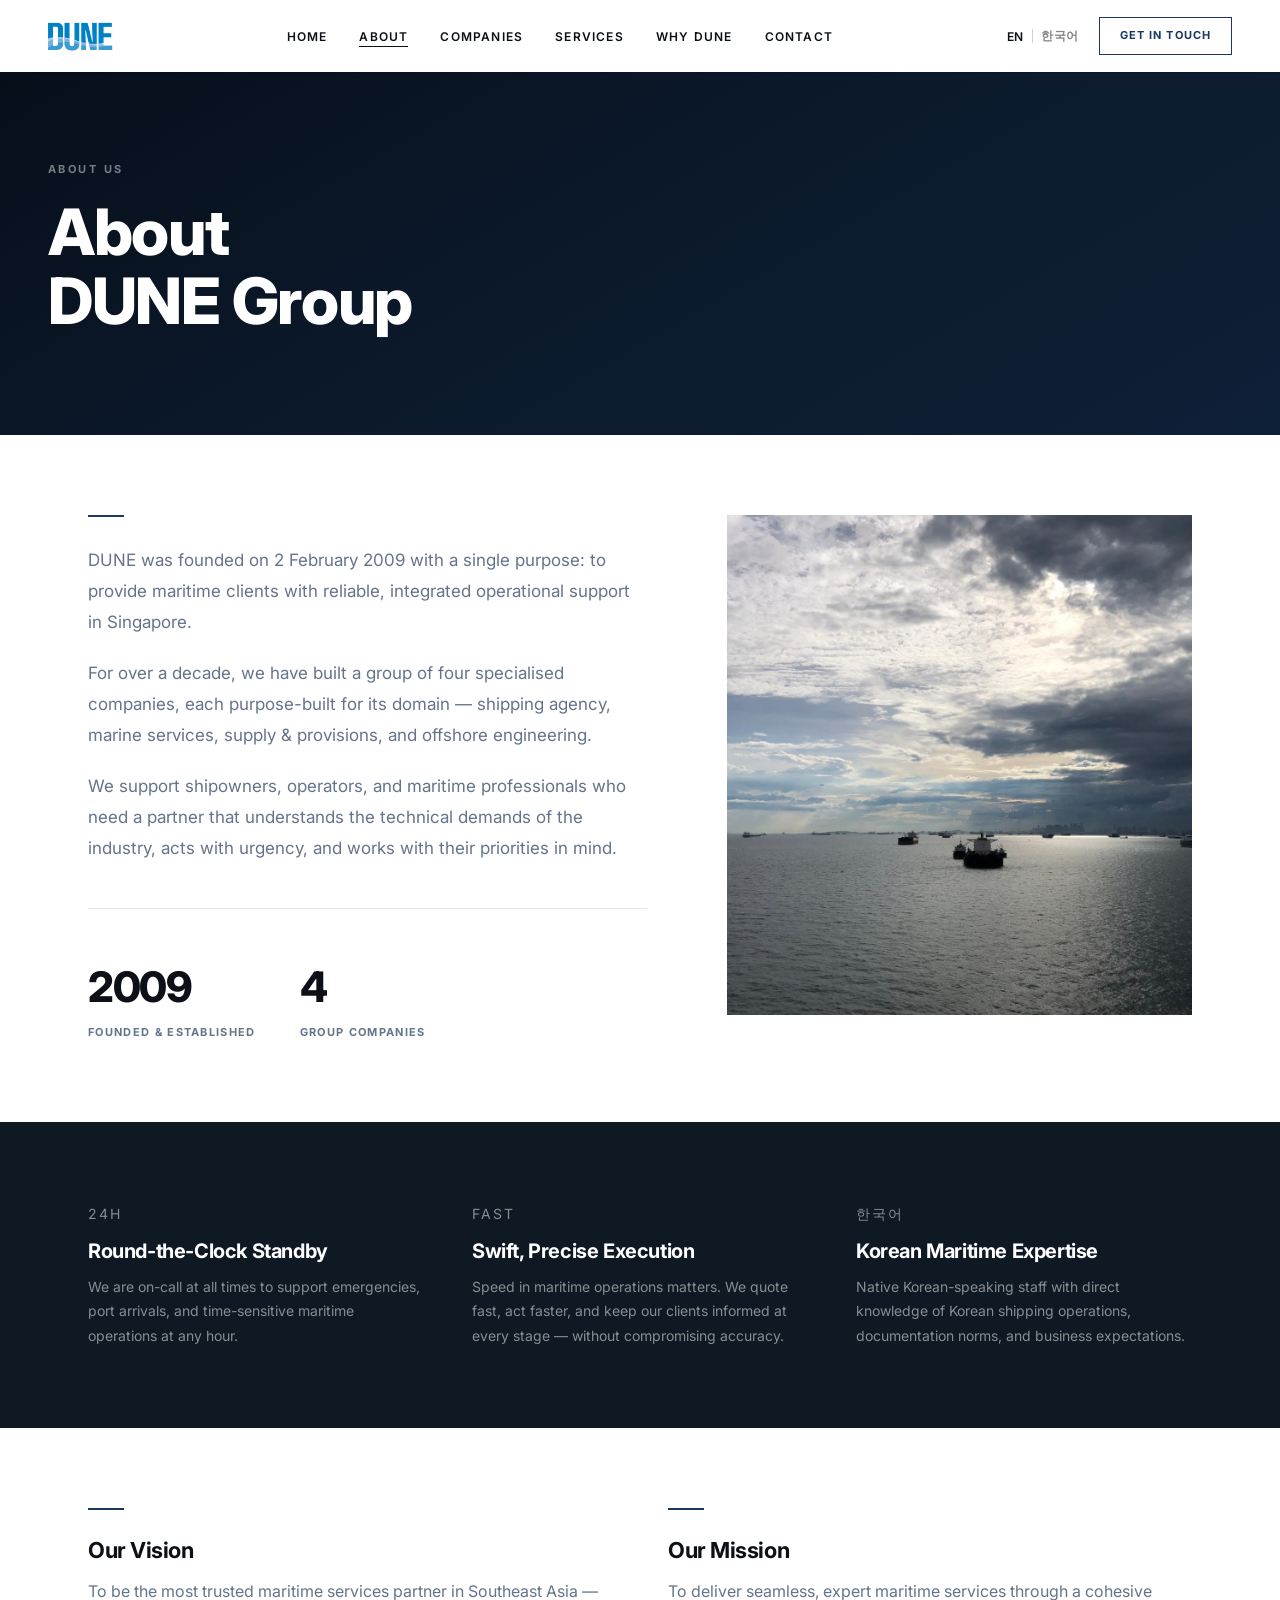
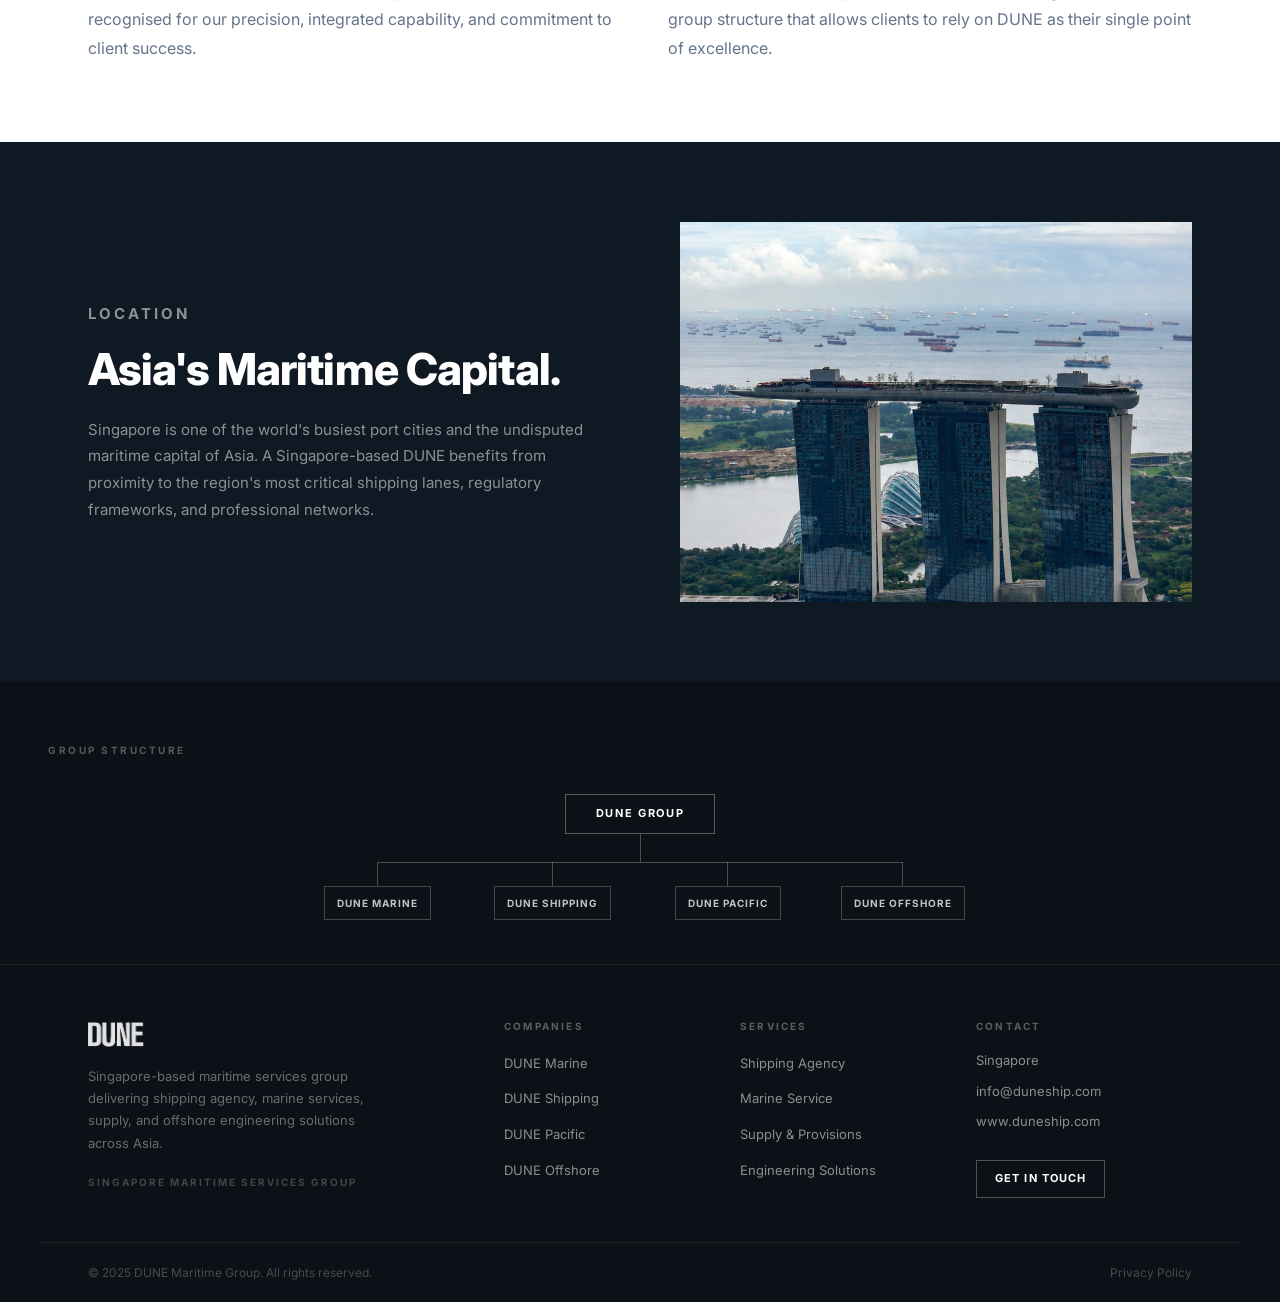
==== about.html @ 640ba7fe "Initial commit: DUNE Maritime Group website" ====
<!DOCTYPE html>
<html lang="en">
<head>
  <meta charset="UTF-8" />
  <meta name="viewport" content="width=device-width, initial-scale=1.0" />
  <title>About — DUNE Maritime Group</title>
  <meta name="description" content="Founded in 2009, DUNE Maritime Group is Singapore's trusted maritime services group with four specialised subsidiaries serving Korean and international clients." />
  <link rel="preconnect" href="https://fonts.googleapis.com" />
  <link rel="preconnect" href="https://fonts.gstatic.com" crossorigin />
  <link href="https://fonts.googleapis.com/css2?family=Inter:wght@300;400;500;600;700;800&display=swap" rel="stylesheet" />
  <link rel="stylesheet" href="css/style.css" />
  <link rel="icon" type="image/png" href="Logo/DUNE Favicon.png" />
</head>
<body class="page-about">

<!-- ============ NAVBAR ============ -->
<nav class="navbar solid" id="navbar">
  <a href="index.html" class="nav-logo">
    <img src="Logo/DUNE Logo.png" alt="DUNE Maritime Group" />
  </a>
  <ul class="nav-links">
    <li><a href="index.html"     class="nav-link" data-en="HOME"      data-ko="홈">HOME</a></li>
    <li><a href="about.html"     class="nav-link" data-en="ABOUT"     data-ko="소개">ABOUT</a></li>
    <li><a href="companies.html" class="nav-link" data-en="COMPANIES" data-ko="계열사">COMPANIES</a></li>
    <li><a href="services.html"  class="nav-link" data-en="SERVICES"  data-ko="서비스">SERVICES</a></li>
    <li><a href="why-dune.html"  class="nav-link" data-en="WHY DUNE"  data-ko="왜 DUNE인가">WHY DUNE</a></li>
    <li><a href="contact.html"   class="nav-link" data-en="CONTACT"   data-ko="문의">CONTACT</a></li>
  </ul>
  <div class="nav-right">
    <div class="lang-toggle">
      <button class="lang-btn" data-lang="en">EN</button>
      <span class="lang-divider"></span>
      <button class="lang-btn" data-lang="ko">한국어</button>
    </div>
    <a href="contact.html" class="nav-cta" data-en="GET IN TOUCH" data-ko="문의하기">GET IN TOUCH</a>
  </div>
  <button class="hamburger" aria-label="Open menu"><span></span><span></span><span></span></button>
</nav>
<div class="nav-mobile-overlay">
  <button class="mob-close-btn">&#x2715;</button>
  <a href="index.html"     class="nav-link" data-en="HOME"      data-ko="홈">HOME</a>
  <a href="about.html"     class="nav-link" data-en="ABOUT"     data-ko="소개">ABOUT</a>
  <a href="companies.html" class="nav-link" data-en="COMPANIES" data-ko="계열사">COMPANIES</a>
  <a href="services.html"  class="nav-link" data-en="SERVICES"  data-ko="서비스">SERVICES</a>
  <a href="why-dune.html"  class="nav-link" data-en="WHY DUNE"  data-ko="왜 DUNE인가">WHY DUNE</a>
  <a href="contact.html"   class="nav-link" data-en="CONTACT"   data-ko="문의">CONTACT</a>
  <div class="mob-lang">
    <button class="mob-lang-btn" data-lang="en">EN</button>
    <span class="mob-lang-div"></span>
    <button class="mob-lang-btn" data-lang="ko">한국어</button>
  </div>
</div>

<!-- ============ PAGE HERO ============ -->
<section class="page-hero">
  <p class="eyebrow" data-en="ABOUT US" data-ko="소개">ABOUT US</p>
  <h1 data-en="About<br>DUNE Group" data-ko="DUNE<br>그룹 소개">About<br>DUNE Group</h1>
</section>

<!-- ============ INTRO ============ -->
<section class="about-intro">
  <div class="about-text fade-up">
    <div class="divider"></div>
    <p data-en="DUNE was founded on 2 February 2009 with a single purpose: to provide maritime clients with reliable, integrated operational support in Singapore." data-ko="DUNE은 2009년 2월 2일, 싱가포르의 해운 고객에게 신뢰할 수 있는 통합 운영 지원을 제공하기 위해 설립되었습니다.">DUNE was founded in Singapore on 2 February 2009 with a single purpose: to provide maritime clients with reliable, integrated operational support across Southeast Asia.</p>
    <p data-en="For over a decade, we have built a group of four specialised companies, each purpose-built for its domain — shipping agency, marine services, supply &amp; provisions, and offshore engineering." data-ko="지난 10여 년 동안 저희는 선박 대리점, 해양 서비스, 선용품 공급, 해양 엔지니어링 등 각 분야에 특화된 네 개의 전문 계열사를 구축해 왔습니다.">For over a decade, we have built a group of four specialised companies, each purpose-built for its domain — shipping agency, marine services, supply &amp; provisions, and offshore engineering.</p>
    <p data-en="We support shipowners, operators, and maritime professionals who need a partner that understands the technical demands of the industry, acts with urgency, and works with their priorities in mind." data-ko="저희는 선주, 선박 운항사 및 해운·해양 전문가들이 요구하는 기술적 기준과 운영상의 니즈를 깊이 이해하고, 신속하고 책임감 있게 대응하는 해운·해양 서비스 파트너입니다.
특히 싱가포르 현지의 항만 환경과 비즈니스 문화에 대한 이해를 바탕으로, 한국 고객을 포함한 국제 해운 고객에게 보다 원활하고 신뢰도 높은 서비스를 제공합니다.">We support shipowners, operators, and maritime professionals who need a partner that understands the technical demands of the industry, acts with urgency, and works with their priorities in mind.</p>
    <div class="about-stats">
      <div>
        <div class="about-stat-num">2009</div>
        <div class="about-stat-lbl" data-en="FOUNDED &amp; ESTABLISHED" data-ko="설립 연도">FOUNDED &amp; ESTABLISHED</div>
      </div>
      <div>
        <div class="about-stat-num">4</div>
        <div class="about-stat-lbl" data-en="GROUP COMPANIES" data-ko="그룹 계열사">GROUP COMPANIES</div>
      </div>
    </div>
  </div>
  <div class="about-side-img fade-up">
    <img src="Photos/DUNE About 1.jpeg" alt="Singapore Harbour" />
</section>

<!-- ============ DARK FEATURES ============ -->
<section class="about-feats">
  <div class="about-feats-inner">
    <div class="about-feat fade-up">
      <p class="about-feat-num">24H</p>
      <h4 data-en="Round-the-Clock Standby" data-ko="24시간 대기">Round-the-Clock Standby</h4>
      <p data-en="We are on-call at all times to support emergencies, port arrivals, and time-sensitive maritime operations at any hour." data-ko="저희는 언제든지 비상 상황, 입항, 시간이 촉박한 해운 운영을 지원하기 위해 대기 중입니다.">We are on-call at all times to support emergencies, port arrivals, and time-sensitive maritime operations at any hour.</p>
    </div>
    <div class="about-feat fade-up">
      <p class="about-feat-num" data-en="FAST" data-ko="신속">FAST</p>
      <h4 data-en="Swift, Precise Execution" data-ko="신속하고 정밀한 실행">Swift, Precise Execution</h4>
      <p data-en="Speed in maritime operations matters. We quote fast, act faster, and keep our clients informed at every stage — without compromising accuracy." data-ko="해운 업무에서 속도는 중요합니다. 저희는 빠르게 견적을 제시하고, 더 빠르게 행동하며, 정확성을 잃지 않고 모든 단계에서 고객에게 정보를 제공합니다.">Speed in maritime operations matters. We quote fast, act faster, and keep our clients informed at every stage — without compromising accuracy.</p>
    </div>
    <div class="about-feat fade-up">
      <p class="about-feat-num">한국어</p>
      <h4 data-en="Korean Maritime Expertise" data-ko="한국 해운 전문성">Korean Maritime Expertise</h4>
      <p data-en="Native Korean-speaking staff with direct knowledge of Korean shipping operations, documentation norms, and business expectations." data-ko="한국 해운 운영, 서류 기준, 비즈니스 관행에 대한 직접적인 지식을 갖춘 원어민 한국어 직원을 보유하고 있습니다.">Native Korean-speaking staff with direct knowledge of Korean shipping operations, documentation norms, and business expectations.</p>
    </div>
  </div>
</section>

<!-- ============ VISION & MISSION ============ -->
<section class="vm-section">
  <div class="vm-item fade-up">
    <div class="divider"></div>
    <h3 data-en="Our Vision" data-ko="우리의 비전">Our Vision</h3>
    <p data-en="To be the most trusted maritime services partner in Southeast Asia — recognised for our precision, integrated capability, and commitment to client success." data-ko="동남아시아에서 가장 신뢰받는 해운 서비스 파트너가 되는 것 — 정밀함, 통합 역량, 그리고 고객 성공에 대한 헌신으로 인정받겠습니다.">To be the most trusted maritime services partner in Southeast Asia — recognised for our precision, integrated capability, and commitment to client success.</p>
  </div>
  <div class="vm-item fade-up">
    <div class="divider"></div>
    <h3 data-en="Our Mission" data-ko="우리의 미션">Our Mission</h3>
    <p data-en="To deliver seamless, expert maritime services through a cohesive group structure that allows clients to rely on DUNE as their single point of excellence." data-ko="일관된 그룹 체계를 통해 원활하고 전문적인 해운 서비스를 제공하여, 고객이 DUNE을 단일 우수 파트너로 신뢰할 수 있게 합니다.">To deliver seamless, expert maritime services through a cohesive group structure that allows clients to rely on DUNE as their single point of excellence.</p>
  </div>
</section>

<!-- ============ ASIA CAPITAL ============ -->
<section class="asia-cap">
  <div class="asia-cap-inner">
    <div class="asia-cap-text fade-up">
      <p class="section-label section-label-white" data-en="LOCATION" data-ko="위치">LOCATION</p>
      <h2 data-en="Asia's Maritime Capital." data-ko="아시아의 해운 수도.">Asia's Maritime Capital.</h2>
      <p data-en="Singapore is one of the world's busiest port cities and the undisputed maritime capital of Asia. A Singapore-based DUNE benefits from proximity to the region's most critical shipping lanes, regulatory frameworks, and professional networks." data-ko="싱가포르는 세계에서 가장 바쁜 항구 도시 중 하나이자 아시아의 명실상부한 해운 수도입니다. 싱가포르에 기반을 둔 DUNE은 지역의 가장 중요한 해상 항로, 규제 체계, 전문 네트워크에 가까이 있는 이점을 누립니다.">Singapore is one of the world's busiest port cities and the undisputed maritime capital of Asia. A Singapore-based DUNE benefits from proximity to the region's most critical shipping lanes, regulatory frameworks, and professional networks.</p>
    </div>
    <div class="asia-cap-img fade-up">
      <img src="Photos/Singapore Harbour.jpg" alt="Singapore Harbour" />
    </div>
  </div>
</section>

<!-- ============ FOOTER ============ -->
<footer>
  <div class="footer-org">
    <div class="footer-org-wrap">
      <p class="org-label" data-en="GROUP STRUCTURE" data-ko="그룹 구조">GROUP STRUCTURE</p>
      <div class="org-chart">
        <div class="org-top">DUNE GROUP</div>
        <div class="org-vline"></div>
        <div class="org-bottom-row">
          <div class="org-branch"><div class="org-branch-vline"></div><div class="org-node">DUNE MARINE</div></div>
          <div class="org-branch"><div class="org-branch-vline"></div><div class="org-node">DUNE SHIPPING</div></div>
          <div class="org-branch"><div class="org-branch-vline"></div><div class="org-node">DUNE PACIFIC</div></div>
          <div class="org-branch"><div class="org-branch-vline"></div><div class="org-node">DUNE OFFSHORE</div></div>
        </div>
      </div>
    </div>
  </div>
  <div class="footer-main">
    <div>
      <img src="Logo/DUNE Logo.png" alt="DUNE" class="footer-logo-img" />
      <p class="footer-desc" data-en="Singapore-based maritime services group delivering shipping agency, marine services, supply, and offshore engineering solutions across Asia." data-ko="싱가포르 기반 해운 서비스 그룹으로 아시아 전역에 선박 대리점, 해양 서비스, 공급, 해양 엔지니어링 솔루션을 제공합니다.">Singapore-based maritime services group delivering shipping agency, marine services, supply, and offshore engineering solutions across Asia.</p>
      <span class="footer-tag" data-en="SINGAPORE MARITIME SERVICES GROUP" data-ko="싱가포르 해운 서비스 그룹">SINGAPORE MARITIME SERVICES GROUP</span>
    </div>
    <div class="footer-col">
      <h5 data-en="COMPANIES" data-ko="계열사">COMPANIES</h5>
      <ul>
        <li><a href="dune-marine.html">DUNE Marine</a></li>
        <li><a href="dune-shipping.html">DUNE Shipping</a></li>
        <li><a href="dune-pacific.html">DUNE Pacific</a></li>
        <li><a href="dune-offshore.html">DUNE Offshore</a></li>
      </ul>
    </div>
    <div class="footer-col">
      <h5 data-en="SERVICES" data-ko="서비스">SERVICES</h5>
      <ul>
        <li><a href="services.html" data-en="Shipping Agency"       data-ko="해운 대리점">Shipping Agency</a></li>
        <li><a href="services.html" data-en="Marine Service"        data-ko="해양 서비스">Marine Service</a></li>
        <li><a href="services.html" data-en="Supply &amp; Provisions" data-ko="선용품 공급">Supply &amp; Provisions</a></li>
        <li><a href="services.html" data-en="Engineering Solutions" data-ko="엔지니어링 솔루션">Engineering Solutions</a></li>
      </ul>
    </div>
    <div class="footer-col">
      <h5 data-en="CONTACT" data-ko="연락처">CONTACT</h5>
      <span class="footer-contact-line">Singapore</span>
      <a href="mailto:info@duneship.com" class="footer-contact-line">info@duneship.com</a>
      <a href="https://www.duneship.com" class="footer-contact-line" target="_blank" rel="noopener">www.duneship.com</a>
      <a href="contact.html" class="footer-cta" data-en="GET IN TOUCH" data-ko="문의하기">GET IN TOUCH</a>
    </div>
  </div>
  <div class="footer-bottom">
    <p data-en="&copy; 2025 DUNE Maritime Group. All rights reserved." data-ko="&copy; 2025 DUNE 해운 그룹. 모든 권리 보유.">&copy; 2025 DUNE Maritime Group. All rights reserved.</p>
    <a href="#" data-en="Privacy Policy" data-ko="개인정보처리방침">Privacy Policy</a>
  </div>
</footer>

<script src="js/main.js"></script>
</body>
</html>
---- css/style.css ----
/* ============================================================
   DUNE Maritime Group — Global Stylesheet
   ============================================================ */

/* ---- Reset ---- */
*, *::before, *::after { box-sizing: border-box; margin: 0; padding: 0; }
html { scroll-behavior: smooth; }
body {
  font-family: 'Inter', -apple-system, BlinkMacSystemFont, 'Segoe UI', sans-serif;
  font-size: 16px; line-height: 1.6;
  color: #111827; background: #fff;
  -webkit-font-smoothing: antialiased;
  overflow-x: hidden;
}
img { max-width: 100%; height: auto; display: block; }
a { text-decoration: none; color: inherit; }
ul { list-style: none; }
h1,h2,h3,h4,h5,h6 { font-weight: 700; line-height: 1.12; letter-spacing: -0.02em; }

/* ---- CSS Variables ---- */
:root {
  --dark:      #0d1117;
  --dark2:     #0f1923;
  --dark3:     #1a2535;
  --darkcard:  #1e2d3d;
  --blue:      #1a3864;
  --bluehov:   #1d4280;
  --teal:      #081a2a;
  --light:     #f5f2ec;
  --light2:    #edeae3;
  --white:     #ffffff;
  --gray:      #64748b;
  --graylt:    #94a3b8;
  --border:    #e2e8f0;
  --trans:     0.3s ease;
  --max:       1200px;
}

/* ============================================================
   LOADING SCREEN
   ============================================================ */
#loading-screen {
  position: fixed; inset: 0;
  background: var(--dark);
  display: flex; align-items: center; justify-content: center;
  z-index: 9999;
  transition: opacity 0.6s ease, visibility 0.6s ease;
}
#loading-screen.hidden { opacity: 0; visibility: hidden; pointer-events: none; }
#loading-screen .load-logo { animation: loadpulse 1.6s ease-in-out infinite; }
#loading-screen img { width: 160px; filter: brightness(0) invert(1); }
@keyframes loadpulse {
  0%,100% { opacity: .65; transform: scale(1); }
  50%      { opacity: 1;   transform: scale(1.06); }
}

/* ============================================================
   NAVIGATION
   ============================================================ */
.navbar {
  position: fixed; top: 0; left: 0; right: 0; z-index: 1000;
  display: flex; align-items: center; justify-content: space-between;
  padding: 0 48px; height: 72px;
  transition: background var(--trans), box-shadow var(--trans);
}
.navbar.transparent { background: transparent; }
.navbar.solid       { background: var(--white); box-shadow: 0 1px 0 rgba(0,0,0,.08); }

/* Logo */
.nav-logo img { height: 30px; width: auto; transition: filter var(--trans); }
.navbar.transparent .nav-logo img { filter: brightness(0) invert(1); }
.navbar.solid       .nav-logo img { filter: none; }

/* Links */
.nav-links { display: flex; align-items: center; gap: 32px; }
.nav-link {
  font-size: 12px; font-weight: 600; letter-spacing: .1em; text-transform: uppercase;
  position: relative; padding-bottom: 3px;
  transition: color var(--trans);
}
.nav-link::after {
  content: ''; position: absolute; bottom: 0; left: 0; right: 0;
  height: 1.5px; background: currentColor;
  transform: scaleX(0); transition: transform var(--trans); transform-origin: left;
}
.nav-link:hover::after, .nav-link.active::after { transform: scaleX(1); }
.navbar.transparent .nav-link { color: rgba(255,255,255,.82); }
.navbar.solid       .nav-link { color: var(--dark); }

/* Right side */
.nav-right { display: flex; align-items: center; gap: 20px; }
.lang-toggle { display: flex; align-items: center; gap: 8px; }
.lang-btn {
  background: none; border: none; cursor: pointer;
  font-family: inherit; font-size: 12px; font-weight: 600; letter-spacing: .05em;
  opacity: .5; transition: opacity var(--trans);
}
.lang-btn.active { opacity: 1; }
.navbar.transparent .lang-btn { color: var(--white); }
.navbar.solid       .lang-btn { color: var(--dark); }
.lang-divider { width: 1px; height: 14px; }
.navbar.transparent .lang-divider { background: rgba(255,255,255,.3); }
.navbar.solid       .lang-divider { background: rgba(0,0,0,.18); }

.nav-cta {
  font-size: 11px; font-weight: 700; letter-spacing: .1em; text-transform: uppercase;
  padding: 9px 20px; border: 1.5px solid; transition: all var(--trans); white-space: nowrap;
}
.navbar.transparent .nav-cta { border-color: rgba(255,255,255,.5); color: var(--white); }
.navbar.solid       .nav-cta { border-color: var(--blue); color: var(--blue); }
.nav-cta:hover { background: var(--blue) !important; border-color: var(--blue) !important; color: var(--white) !important; }

/* Hamburger */
.hamburger { display: none; flex-direction: column; gap: 5px; background: none; border: none; cursor: pointer; padding: 4px; }
.hamburger span { display: block; width: 24px; height: 2px; background: currentColor; transition: all var(--trans); }
.navbar.transparent .hamburger { color: var(--white); }
.navbar.solid       .hamburger { color: var(--dark); }

/* Mobile overlay */
.nav-mobile-overlay {
  display: none; position: fixed; inset: 0; background: var(--dark); z-index: 999;
  flex-direction: column; align-items: center; justify-content: center; gap: 28px;
}
.nav-mobile-overlay.open { display: flex; }
.nav-mobile-overlay .nav-link { font-size: 24px; color: var(--white); letter-spacing: .05em; }
.nav-mobile-overlay .nav-link::after { bottom: -2px; }
.mob-close-btn { position: absolute; top: 24px; right: 28px; background: none; border: none; color: var(--white); font-size: 28px; cursor: pointer; line-height: 1; }
.mob-lang { display: flex; align-items: center; gap: 10px; margin-top: 8px; }
.mob-lang-btn { background: none; border: none; color: var(--white); font-family: inherit; font-size: 14px; font-weight: 600; cursor: pointer; opacity: .5; transition: opacity var(--trans); }
.mob-lang-btn.active { opacity: 1; }
.mob-lang-div { width: 1px; height: 16px; background: rgba(255,255,255,.3); }

/* ============================================================
   BUTTONS
   ============================================================ */
.btn {
  display: inline-flex; align-items: center; gap: 8px;
  font-family: inherit; font-size: 12px; font-weight: 700; letter-spacing: .1em; text-transform: uppercase;
  padding: 14px 28px; border: none; cursor: pointer; transition: all var(--trans);
}
.btn-primary { background: var(--blue); color: var(--white); }
.btn-primary:hover { background: var(--bluehov); transform: translateY(-1px); }
.btn-outline-white { background: transparent; color: var(--white); border: 1.5px solid rgba(255,255,255,.45); }
.btn-outline-white:hover { background: rgba(255,255,255,.12); border-color: var(--white); }
.btn-outline-dark { background: transparent; color: var(--dark); border: 1.5px solid var(--dark); }
.btn-outline-dark:hover { background: var(--dark); color: var(--white); }

/* ============================================================
   HERO — HOME
   ============================================================ */
.hero {
  position: relative; min-height: 100vh;
  display: flex; flex-direction: column; justify-content: center;
  /* ↓ Replace with your own photo: background-image: url('../your-photo.jpg'); */
  background: linear-gradient(150deg, #060d18 0%, #0b1829 45%, #0e2038 100%);
  background-size: cover; background-position: center;
  overflow: hidden;
}
.hero-video {
  position: absolute; inset: 0;
  width: 100%; height: 100%;
  object-fit: cover;
  z-index: 0;
}
.hero-overlay {
  position: absolute; inset: 0; z-index: 1;
  background: linear-gradient(100deg, rgba(6,13,24,.78) 0%, rgba(6,13,24,.35) 100%);
}
.hero-content {
  position: relative; z-index: 2; isolation: isolate;
  max-width: var(--max); margin: 0 auto; padding: 130px 48px 80px; width: 100%;
}
.hero-eyebrow {
  font-size: 11px; font-weight: 700; letter-spacing: .22em; text-transform: uppercase;
  color: rgba(255,255,255,.55); margin-bottom: 22px;
}
.hero h1 {
  font-size: clamp(40px, 6vw, 74px); font-weight: 800; color: var(--white);
  line-height: 1.06; margin-bottom: 18px; max-width: 680px;
}
.hero-tagline {
  font-size: 16px; font-style: italic; color: rgba(255,255,255,.6);
  margin-bottom: 18px; letter-spacing: .02em;
}
.hero-desc {
  font-size: 17px; color: rgba(255,255,255,.65); max-width: 500px;
  line-height: 1.75; margin-bottom: 40px;
}
.hero-actions { display: flex; gap: 14px; flex-wrap: wrap; }

/* ============================================================
   TICKER BAR
   ============================================================ */
.ticker-bar { background: var(--dark3); padding: 10px 0; overflow: hidden; }
.ticker-track {
  display: flex; white-space: nowrap;
  animation: ticker 28s linear infinite;
}
.ticker-track span {
  font-size: 11px; font-weight: 700; letter-spacing: .16em; text-transform: uppercase;
  color: rgba(255,255,255,.45); padding: 0 32px;
}
.ticker-track span + span::before { content: '/  '; color: rgba(255,255,255,.2); margin-right: 24px; }
@keyframes ticker { 0% { transform: translateX(0); } 100% { transform: translateX(-50%); } }

/* ============================================================
   PAGE HERO (non-home pages)
   ============================================================ */
.page-hero {
  position: relative;
  padding: 160px 48px 80px;
  /* ↓ Replace with your own photo */
  background: linear-gradient(150deg, #060d18 0%, #0b1829 45%, #0e2038 100%);
  background-size: cover; background-position: center;
  overflow: hidden;
}
.page-hero .eyebrow {
  font-size: 11px; font-weight: 700; letter-spacing: .22em; text-transform: uppercase;
  color: rgba(255,255,255,.45); margin-bottom: 18px;
}
.page-hero h1 {
  font-size: clamp(36px, 5vw, 64px); font-weight: 800; color: var(--white);
  line-height: 1.08; margin-bottom: 20px; max-width: 700px;
}
.page-hero p { font-size: 17px; color: rgba(255,255,255,.6); max-width: 540px; line-height: 1.75; }

/* ============================================================
   SECTION HELPERS
   ============================================================ */
.wrap { max-width: var(--max); margin: 0 auto; padding: 0 48px; }
.section-label {
  font-size: 11px; font-weight: 700; letter-spacing: .2em; text-transform: uppercase;
  color: var(--gray); margin-bottom: 18px;
}
.section-label-white { color: rgba(255,255,255,.45); }
.divider { width: 36px; height: 2px; background: var(--blue); margin-bottom: 28px; }

/* ============================================================
   HOME — SINGAPORE SECTION
   ============================================================ */
.sg-section { background: var(--white); padding: 100px 0; }
.sg-inner {
  max-width: var(--max); margin: 0 auto; padding: 0 48px;
  display: grid; grid-template-columns: 1fr 1fr; gap: 80px; align-items: center;
}
.sg-text h2 {
  font-size: clamp(26px, 3.5vw, 44px); font-weight: 800; color: var(--dark);
  margin-bottom: 24px;
}
.sg-text p { font-size: 16px; color: var(--gray); line-height: 1.8; margin-bottom: 16px; }
.link-arrow {
  display: inline-flex; align-items: center; gap: 8px;
  font-size: 13px; font-weight: 700; letter-spacing: .08em; text-transform: uppercase;
  color: var(--blue); margin-top: 12px; transition: gap var(--trans);
}
.link-arrow:hover { gap: 14px; }
.sg-image {
  height: 460px; background: var(--dark3); overflow: hidden;
  /* ↓ Replace with: background-image: url('../your-office-photo.jpg'); */
  background: linear-gradient(135deg, #1a2535 0%, #243040 100%);
}
.sg-image img { width: 100%; height: 100%; object-fit: cover; }

/* ============================================================
   HOME — FOUR COMPANIES
   ============================================================ */
.companies-sec { background: var(--dark2); padding: 100px 0; }
.companies-inner { max-width: var(--max); margin: 0 auto; padding: 0 48px; }
.companies-hdr {
  display: grid; grid-template-columns: 1fr 1fr; gap: 60px;
  align-items: end; margin-bottom: 56px;
}
.companies-hdr h2 { font-size: clamp(26px, 3.5vw, 44px); font-weight: 800; color: var(--white); }
.companies-hdr p { font-size: 16px; color: rgba(255,255,255,.52); line-height: 1.72; }
.co-grid { display: grid; grid-template-columns: repeat(4,1fr); gap: 3px; }
.co-card {
  position: relative; min-height: 300px;
  display: flex; flex-direction: column;
  padding: 36px 28px;
  background: var(--darkcard);
  /* Each card background can be replaced with a photo */
  overflow: hidden; cursor: pointer;
  transition: transform var(--trans);
}
.co-card::after {
  content: ''; position: absolute; inset: 0;
  background: linear-gradient(to bottom, rgba(10,20,35,.55) 0%, rgba(10,20,35,.92) 100%);
  transition: background var(--trans);
}
.co-card:hover::after { background: linear-gradient(to bottom, rgba(26,56,100,.6) 0%, rgba(26,56,100,.92) 100%); }
.co-card-img { position: absolute; inset: 0; width: 100%; height: 100%; object-fit: cover; }
.co-card-body { position: relative; z-index: 1; display: flex; flex-direction: column; height: 100%; }
.co-card-num { font-size: 11px; font-weight: 700; letter-spacing: .15em; color: rgba(255,255,255,.38); margin-bottom: auto; }
.co-card h3 { font-size: 22px; font-weight: 700; color: var(--white); margin-bottom: 6px; margin-top: 32px; }
.co-card-type { font-size: 11px; font-weight: 600; letter-spacing: .12em; text-transform: uppercase; color: rgba(255,255,255,.48); margin-bottom: 22px; }
.learn-more {
  font-size: 11px; font-weight: 700; letter-spacing: .1em; text-transform: uppercase;
  color: rgba(255,255,255,.65); display: inline-flex; align-items: center; gap: 6px;
  transition: all var(--trans);
}
.learn-more:hover { color: var(--white); gap: 10px; }

/* ============================================================
   HOME — BUILT FOR MODERN OPERATOR
   ============================================================ */
.modern-sec { background: var(--light); padding: 100px 0; }
.modern-inner { max-width: var(--max); margin: 0 auto; padding: 0 48px; }
.modern-inner > h2 { font-size: clamp(26px, 3.5vw, 44px); font-weight: 800; color: var(--dark); margin-bottom: 60px; }
.feat-grid { display: grid; grid-template-columns: repeat(4,1fr); gap: 44px; }
.feat-item .feat-num { font-size: 11px; font-weight: 700; letter-spacing: .15em; color: var(--graylt); margin-bottom: 18px; }
.feat-item h4 { font-size: 16px; font-weight: 700; color: var(--dark); margin-bottom: 10px; }
.feat-item p { font-size: 14px; color: var(--gray); line-height: 1.75; }

/* ============================================================
   HOME — KOREAN TRUST SECTION
   ============================================================ */
.korean-sec { background: var(--teal); padding: 100px 0; overflow: hidden; position: relative; }
.korean-wm {
  position: absolute; right: -10px; top: 50%; transform: translateY(-50%);
  font-size: 260px; font-weight: 900; color: rgba(255,255,255,.028);
  letter-spacing: -.05em; pointer-events: none; line-height: 1; user-select: none;
}
.korean-inner {
  max-width: var(--max); margin: 0 auto; padding: 0 48px;
  display: grid; grid-template-columns: 1fr 1fr; gap: 80px; align-items: center;
}
.korean-text h2 { font-size: clamp(20px, 2.8vw, 34px); font-weight: 800; color: var(--white); line-height: 1.28; margin-bottom: 10px; }
.korean-text .en-sub { font-size: 14px; color: rgba(255,255,255,.45); margin-bottom: 22px; font-weight: 500; }
.korean-text p { font-size: 15px; color: rgba(255,255,255,.58); line-height: 1.78; margin-bottom: 28px; }
.korean-logo { height: 26px; filter: brightness(0) invert(1); opacity: .65; }
.partners-col h4 { font-size: 11px; font-weight: 700; letter-spacing: .18em; text-transform: uppercase; color: rgba(255,255,255,.35); margin-bottom: 24px; }
.partners-logos { display: grid; grid-template-columns: repeat(3,1fr); gap: 14px; }
.partner-box {
  background: rgba(255,255,255,.12); height: 110px;
  display: flex; align-items: center; justify-content: center; padding: 18px;
  transition: background var(--trans);
}
.partner-box:hover { background: rgba(255,255,255,.22); }
.partner-box img { max-height: 70px; max-width: 100%; object-fit: contain; filter: none; opacity: 1; }

/* ============================================================
   HOME — CTA
   ============================================================ */
.cta-sec { background: var(--white); padding: 100px 48px; text-align: center; }
.cta-sec h2 { font-size: clamp(26px, 3.5vw, 48px); font-weight: 800; color: var(--dark); margin-bottom: 36px; }
.cta-actions { display: flex; gap: 14px; justify-content: center; flex-wrap: wrap; }

/* ============================================================
   FOOTER
   ============================================================ */
footer { background: var(--dark); color: var(--white); }

/* Org chart */
.footer-org { padding: 60px 48px 44px; border-bottom: 1px solid rgba(255,255,255,.07); }
.footer-org-wrap { max-width: var(--max); margin: 0 auto; }
.org-label {
  font-size: 10px; font-weight: 700; letter-spacing: .25em; text-transform: uppercase;
  color: rgba(255,255,255,.3); margin-bottom: 36px;
}
.org-chart { display: flex; flex-direction: column; align-items: center; }
.org-top {
  border: 1px solid rgba(255,255,255,.3); padding: 10px 30px;
  font-size: 11px; font-weight: 700; letter-spacing: .15em; text-transform: uppercase; color: var(--white);
}
.org-vline { width: 1px; height: 28px; background: rgba(255,255,255,.25); }
.org-bottom-row {
  display: grid; grid-template-columns: repeat(4,1fr); gap: 0;
  width: 100%; max-width: 700px; position: relative;
}
/* The horizontal connecting bar */
.org-bottom-row::before {
  content: ''; position: absolute; top: 0;
  left: 12.5%; right: 12.5%;
  height: 1px; background: rgba(255,255,255,.25);
}
.org-branch { display: flex; flex-direction: column; align-items: center; }
.org-branch-vline { width: 1px; height: 24px; background: rgba(255,255,255,.25); }
.org-node {
  border: 1px solid rgba(255,255,255,.22); padding: 8px 12px;
  font-size: 10px; font-weight: 700; letter-spacing: .1em; text-transform: uppercase;
  color: rgba(255,255,255,.75); text-align: center;
}

/* Footer columns */
.footer-main {
  max-width: var(--max); margin: 0 auto; padding: 56px 48px 44px;
  display: grid; grid-template-columns: 2fr 1fr 1fr 1.2fr; gap: 56px;
}
.footer-logo-img { height: 26px; filter: brightness(0) invert(1); opacity: .88; margin-bottom: 18px; }
.footer-desc { font-size: 13px; color: rgba(255,255,255,.38); line-height: 1.72; max-width: 280px; margin-bottom: 14px; }
.footer-tag { font-size: 10px; font-weight: 700; letter-spacing: .2em; text-transform: uppercase; color: rgba(255,255,255,.22); }
.footer-col h5 {
  font-size: 10px; font-weight: 700; letter-spacing: .22em; text-transform: uppercase;
  color: rgba(255,255,255,.32); margin-bottom: 18px;
}
.footer-col ul li { margin-bottom: 10px; }
.footer-col ul li a { font-size: 13px; color: rgba(255,255,255,.52); transition: color var(--trans); }
.footer-col ul li a:hover { color: var(--white); }
.footer-contact-line { font-size: 13px; color: rgba(255,255,255,.52); margin-bottom: 10px; display: block; transition: color var(--trans); }
.footer-contact-line:hover { color: var(--white); }
.footer-cta {
  display: inline-block; margin-top: 18px;
  font-size: 11px; font-weight: 700; letter-spacing: .1em; text-transform: uppercase;
  padding: 9px 18px; border: 1px solid rgba(255,255,255,.28); color: var(--white);
  transition: all var(--trans);
}
.footer-cta:hover { background: var(--white); color: var(--dark); }
.footer-bottom {
  border-top: 1px solid rgba(255,255,255,.07); padding: 20px 48px;
  max-width: var(--max); margin: 0 auto;
  display: flex; justify-content: space-between; align-items: center;
}
.footer-bottom p, .footer-bottom a { font-size: 12px; color: rgba(255,255,255,.24); transition: color var(--trans); }
.footer-bottom a:hover { color: rgba(255,255,255,.55); }

/* ============================================================
   ABOUT PAGE
   ============================================================ */
.about-intro {
  max-width: var(--max); margin: 0 auto; padding: 80px 48px;
  display: grid; grid-template-columns: 1.2fr 1fr; gap: 80px; align-items: start;
}
.about-text p { font-size: 17px; color: var(--gray); line-height: 1.82; margin-bottom: 20px; }
.about-stats { display: flex; gap: 44px; margin-top: 44px; padding-top: 44px; border-top: 1px solid var(--border); }
.about-stat-num { font-size: 42px; font-weight: 800; color: var(--dark); letter-spacing: -.03em; margin-bottom: 4px; }
.about-stat-lbl { font-size: 11px; font-weight: 700; letter-spacing: .12em; text-transform: uppercase; color: var(--gray); }
.about-side-img {
  height: 500px; overflow: hidden;
  background: linear-gradient(135deg, #1a2535 0%, #243040 100%);
  /* ↓ Replace: background-image: url('../your-singapore-city-photo.jpg'); */
}
.about-side-img img { width: 100%; height: 100%; object-fit: cover; }

/* About dark features */
.about-feats { background: var(--dark2); padding: 80px 0; }
.about-feats-inner {
  max-width: var(--max); margin: 0 auto; padding: 0 48px;
  display: grid; grid-template-columns: repeat(3,1fr); gap: 48px;
}
.about-feat-num { font-size: 11px; letter-spacing: .15em; color: rgba(255,255,255,.3); margin-bottom: 14px; }
.about-feat h4 { font-size: 20px; font-weight: 700; color: var(--white); margin-bottom: 12px; }
.about-feat p { font-size: 14px; color: rgba(255,255,255,.5); line-height: 1.75; }

/* Vision / Mission */
.vm-section { max-width: var(--max); margin: 0 auto; padding: 80px 48px; display: grid; grid-template-columns: 1fr 1fr; gap: 56px; }
.vm-item h3 { font-size: 22px; font-weight: 700; color: var(--dark); margin-bottom: 14px; }
.vm-item p { font-size: 16px; color: var(--gray); line-height: 1.78; }

/* Asia capital */
.asia-cap { background: var(--dark2); padding: 80px 0; }
.asia-cap-inner {
  max-width: var(--max); margin: 0 auto; padding: 0 48px;
  display: grid; grid-template-columns: 1fr 1fr; gap: 80px; align-items: center;
}
.asia-cap-text h2 { font-size: clamp(26px, 3.5vw, 44px); font-weight: 800; color: var(--white); margin-bottom: 22px; }
.asia-cap-text p { font-size: 15px; color: rgba(255,255,255,.52); line-height: 1.78; }
.asia-cap-img {
  height: 380px; overflow: hidden;
  background: linear-gradient(135deg, #1a2535 0%, #243040 100%);
  /* ↓ Replace: background-image: url('../your-singapore-harbour-photo.jpg'); */
}
.asia-cap-img img { width: 100%; height: 100%; object-fit: cover; }

/* ============================================================
   COMPANIES PAGE
   ============================================================ */
.co-detail-sec { padding: 90px 0; }
.co-detail-sec.bg-light { background: var(--light); }
.co-detail-row {
  max-width: var(--max); margin: 0 auto; padding: 0 48px;
  display: grid; grid-template-columns: 1fr 1fr; gap: 80px; align-items: center;
}
.co-detail-row.flipped { direction: rtl; }
.co-detail-row.flipped > * { direction: ltr; }
.co-detail-label { font-size: 11px; font-weight: 700; letter-spacing: .18em; text-transform: uppercase; color: var(--gray); margin-bottom: 10px; }
.co-detail-row h2 { font-size: clamp(24px, 3vw, 38px); font-weight: 800; color: var(--dark); margin-bottom: 18px; }
.co-detail-row > .co-detail-col > p { font-size: 16px; color: var(--gray); line-height: 1.78; margin-bottom: 22px; }
.bullet-list { margin-bottom: 28px; }
.bullet-list li {
  font-size: 14px; color: var(--gray); padding: 7px 0 7px 18px;
  position: relative; border-bottom: 1px solid var(--light2);
}
.bullet-list li:first-child { border-top: 1px solid var(--light2); }
.bullet-list li::before { content: '—'; position: absolute; left: 0; color: var(--blue); font-weight: 700; }
.co-img-placeholder {
  height: 440px; overflow: hidden;
  background: linear-gradient(135deg, #1a2535 0%, #243040 100%);
  /* ↓ Replace with your own photo */
}
.co-img-placeholder img { width: 100%; height: 100%; object-fit: cover; }

/* ============================================================
   SERVICES PAGE
   ============================================================ */
.services-wrap { max-width: var(--max); margin: 0 auto; padding: 60px 48px 80px; }
.svc-group { border-bottom: 1px solid var(--border); padding: 52px 0; }
.svc-group:last-child { border-bottom: none; }
.svc-group-hdr { display: flex; align-items: flex-start; gap: 22px; margin-bottom: 30px; }
.svc-icon {
  width: 42px; height: 42px; flex-shrink: 0;
  border: 1px solid var(--border); display: flex; align-items: center; justify-content: center;
  color: var(--blue); font-size: 20px;
}
.svc-title .svc-type { font-size: 11px; font-weight: 700; letter-spacing: .15em; text-transform: uppercase; color: var(--gray); margin-bottom: 5px; }
.svc-title h3 { font-size: 24px; font-weight: 700; color: var(--dark); }
.svc-cols {
  display: grid; grid-template-columns: repeat(3,1fr); gap: 0 24px; padding-left: 64px;
}
.svc-cols li {
  font-size: 14px; color: var(--gray); padding: 8px 0 8px 16px;
  position: relative; border-bottom: 1px solid var(--light2);
}
.svc-cols li::before { content: '•'; position: absolute; left: 0; color: var(--blue); }

/* ============================================================
   WHY DUNE PAGE
   ============================================================ */
.why-grid {
  max-width: var(--max); margin: 0 auto; padding: 80px 48px;
  display: grid; grid-template-columns: repeat(3,1fr);
  border-left: 1px solid var(--border); border-top: 1px solid var(--border);
}
.why-item {
  padding: 48px 40px;
  border-right: 1px solid var(--border); border-bottom: 1px solid var(--border);
  transition: background var(--trans);
}
.why-item:hover { background: var(--light); }
.why-icon {
  width: 36px; height: 36px; border: 1px solid var(--border);
  display: flex; align-items: center; justify-content: center;
  color: var(--blue); font-size: 16px; margin-bottom: 20px;
}
.why-item h3 { font-size: 18px; font-weight: 700; color: var(--dark); margin-bottom: 12px; }
.why-item p { font-size: 14px; color: var(--gray); line-height: 1.78; }

/* ============================================================
   CONTACT PAGE
   ============================================================ */
.contact-body {
  max-width: var(--max); margin: 0 auto; padding: 80px 48px;
  display: grid; grid-template-columns: 1.4fr 1fr; gap: 80px;
}
.form-section-label {
  font-size: 10px; font-weight: 700; letter-spacing: .2em; text-transform: uppercase;
  color: var(--gray); display: block; margin-bottom: 14px;
}
.co-selector { display: grid; grid-template-columns: 1fr 1fr; gap: 8px; margin-bottom: 28px; }
.co-sel-item { position: relative; }
.co-sel-item input { position: absolute; opacity: 0; pointer-events: none; }
.co-sel-item label {
  display: flex; align-items: center; justify-content: center; padding: 12px;
  border: 1px solid var(--border); font-size: 13px; font-weight: 500; color: var(--gray);
  cursor: pointer; transition: all var(--trans); text-align: center;
}
.co-sel-item input:checked + label { border-color: var(--blue); background: var(--blue); color: var(--white); }
.co-sel-item label:hover { border-color: var(--blue); color: var(--blue); }
.form-row { display: grid; grid-template-columns: 1fr 1fr; gap: 14px; margin-bottom: 22px; }
.form-field { display: flex; flex-direction: column; margin-bottom: 22px; }
.form-field input, .form-field textarea {
  border: none; border-bottom: 1px solid var(--border);
  padding: 10px 0; font-family: inherit; font-size: 15px; color: var(--dark);
  background: transparent; outline: none; transition: border-color var(--trans);
}
.form-field input:focus, .form-field textarea:focus { border-color: var(--blue); }
.form-field textarea { min-height: 110px; resize: vertical; }
.info-block { margin-bottom: 40px; }
.info-block h4 { font-size: 10px; font-weight: 700; letter-spacing: .2em; text-transform: uppercase; color: var(--gray); margin-bottom: 18px; }
.clocks { display: grid; grid-template-columns: 1fr 1fr; gap: 16px; margin-bottom: 32px; }
.clock-box { background: var(--light); padding: 20px; text-align: center; }
.clock-city { font-size: 10px; font-weight: 700; letter-spacing: .14em; text-transform: uppercase; color: var(--graylt); margin-bottom: 8px; }
.clock-time { font-size: 28px; font-weight: 300; color: var(--dark); font-variant-numeric: tabular-nums; letter-spacing: .02em; }
.contact-line { display: flex; align-items: flex-start; gap: 10px; font-size: 14px; color: var(--gray); margin-bottom: 10px; line-height: 1.5; }
.contact-line a { color: var(--gray); transition: color var(--trans); }
.contact-line a:hover { color: var(--dark); }

/* ============================================================
   INDIVIDUAL COMPANY PAGES
   ============================================================ */
.company-hero {
  position: relative; display: flex; flex-direction: column; justify-content: flex-end;
  min-height: 55vh; padding: 160px 48px 72px;
  background: linear-gradient(150deg, #060d18 0%, #0b1829 45%, #0e2038 100%);
  background-size: cover; background-position: center;
  overflow: hidden;
}
.back-link {
  position: absolute; top: 96px; left: 48px;
  font-size: 12px; font-weight: 600; letter-spacing: .05em;
  color: rgba(255,255,255,.48); display: inline-flex; align-items: center; gap: 6px;
  transition: color var(--trans);
}
.back-link:hover { color: var(--white); }
.company-hero h1 { font-size: clamp(36px, 5vw, 64px); font-weight: 800; color: var(--white); line-height: 1.08; }
.company-body {
  max-width: var(--max); margin: 0 auto; padding: 80px 48px;
  display: grid; grid-template-columns: 1fr 1fr; gap: 80px;
}
.co-divider { width: 36px; height: 2px; background: var(--blue); margin-bottom: 26px; }
.company-body .intro-para { font-size: 17px; color: var(--gray); line-height: 1.82; margin-bottom: 32px; }
.core-label { font-size: 10px; font-weight: 700; letter-spacing: .2em; text-transform: uppercase; color: var(--gray); margin-bottom: 14px; }
.core-list { margin-bottom: 36px; }
.core-list li {
  font-size: 15px; color: var(--dark); padding: 10px 0 10px 20px;
  border-bottom: 1px solid var(--border); position: relative;
  display: flex; align-items: center;
}
.core-list li::before { content: '—'; position: absolute; left: 0; color: var(--blue); font-weight: 700; }
.info-card { border: 1px solid var(--border); padding: 28px; margin-bottom: 24px; }
.info-card h4 { font-size: 15px; font-weight: 700; color: var(--dark); margin-bottom: 3px; }
.info-card .co-type { font-size: 11px; font-weight: 600; letter-spacing: .12em; text-transform: uppercase; color: var(--gray); margin-bottom: 18px; }
.info-detail { display: flex; align-items: flex-start; gap: 10px; font-size: 13px; color: var(--gray); margin-bottom: 9px; line-height: 1.5; }
.info-detail a { color: var(--gray); transition: color var(--trans); }
.info-detail a:hover { color: var(--dark); }
.co-photo-stack { display: flex; flex-direction: column; gap: 18px; }
.co-photo {
  height: 280px; overflow: hidden;
  background: linear-gradient(135deg, #1a2535 0%, #243040 100%);
  /* ↓ Replace with your own photo */
}
.co-photo img { width: 100%; height: 100%; object-fit: cover; }
.co-map {
  height: 260px; overflow: hidden;
  background: linear-gradient(135deg, #1e2d3d 0%, #253545 100%);
  /* ↓ Replace with a map screenshot or embed */
}
.co-map img { width: 100%; height: 100%; object-fit: cover; }
.other-cos { background: var(--light); padding: 56px 48px; }
.other-cos-inner { max-width: var(--max); margin: 0 auto; }
.other-cos h4 { font-size: 10px; font-weight: 700; letter-spacing: .2em; text-transform: uppercase; color: var(--gray); margin-bottom: 22px; }
.other-co-links { display: flex; gap: 10px; flex-wrap: wrap; }
.other-co-link {
  display: inline-flex; align-items: center; gap: 7px; padding: 10px 20px;
  border: 1px solid var(--border); font-size: 13px; font-weight: 600; color: var(--dark);
  transition: all var(--trans);
}
.other-co-link:hover { background: var(--blue); border-color: var(--blue); color: var(--white); }

/* ============================================================
   ANIMATIONS
   ============================================================ */
.fade-up { opacity: 0; transform: translateY(22px); transition: opacity .6s ease, transform .6s ease; }
.fade-up.visible { opacity: 1; transform: translateY(0); }

/* ============================================================
   RESPONSIVE
   ============================================================ */
@media (max-width: 1024px) {
  .navbar { padding: 0 32px; }
  .nav-links { gap: 22px; }
  .co-grid { grid-template-columns: repeat(2,1fr); }
  .feat-grid { grid-template-columns: repeat(2,1fr); }
  .sg-inner, .korean-inner, .about-intro, .asia-cap-inner,
  .co-detail-row, .company-body, .contact-body, .vm-section { grid-template-columns: 1fr; gap: 44px; padding: 0 32px; }
  .sg-image, .about-side-img, .asia-cap-img { height: 320px; }
  .co-detail-row.flipped { direction: ltr; }
  .companies-hdr { grid-template-columns: 1fr; gap: 20px; }
  .footer-main { grid-template-columns: 1fr 1fr; gap: 36px; padding: 44px 32px; }
  .footer-org { padding: 48px 32px 36px; }
  .footer-bottom { padding: 18px 32px; }
  .why-grid { grid-template-columns: repeat(2,1fr); padding: 60px 32px; }
  .about-feats-inner { grid-template-columns: 1fr 1fr; padding: 0 32px; }
  .services-wrap { padding: 60px 32px; }
  .svc-cols { padding-left: 0; grid-template-columns: 1fr 1fr; }
  .page-hero, .company-hero { padding: 140px 32px 56px; }
  .back-link { left: 32px; }
  .other-cos { padding: 48px 32px; }
  .wrap { padding: 0 32px; }
}

@media (max-width: 768px) {
  .nav-links, .nav-right { display: none; }
  .hamburger { display: flex; }
  .hero-content { padding: 110px 24px 56px; }
  .sg-section { padding: 64px 0; }
  .sg-inner, .korean-inner, .about-intro, .asia-cap-inner,
  .co-detail-row, .company-body, .contact-body, .vm-section { padding: 0 24px; gap: 32px; }
  .companies-sec { padding: 64px 0; }
  .companies-inner { padding: 0 24px; }
  .co-grid { grid-template-columns: 1fr; gap: 2px; }
  .modern-sec { padding: 64px 0; }
  .modern-inner { padding: 0 24px; }
  .feat-grid { grid-template-columns: 1fr; gap: 28px; }
  .korean-sec { padding: 64px 0; }
  .korean-inner { padding: 0 24px; }
  .cta-sec { padding: 64px 24px; }
  .footer-main { grid-template-columns: 1fr; padding: 36px 24px; }
  .footer-org { padding: 40px 24px 32px; }
  .footer-bottom { padding: 16px 24px; }
  .org-bottom-row { grid-template-columns: repeat(2,1fr); max-width: 360px; position: static; gap: 12px; }
  .org-bottom-row::before { display: none; }
  .org-branch-vline { display: none; }
  .org-branch { margin-top: 0; }
  .why-grid { grid-template-columns: 1fr; padding: 40px 24px; }
  .about-feats-inner { grid-template-columns: 1fr; padding: 0 24px; }
  .services-wrap { padding: 40px 24px; }
  .svc-cols { grid-template-columns: 1fr; padding-left: 0; }
  .page-hero, .company-hero { padding: 110px 24px 44px; min-height: auto; }
  .back-link { left: 24px; top: 84px; }
  .other-cos { padding: 44px 24px; }
  .contact-body { padding: 56px 24px; }
  .company-body { padding: 56px 24px; }
  .wrap { padding: 0 24px; }
  .about-intro { padding: 56px 24px; }
  .vm-section, .asia-cap-inner { padding: 56px 24px; }
}

@media (max-width: 480px) {
  .hero h1 { font-size: 30px; }
  .hero-actions { flex-direction: column; }
  .btn { width: 100%; justify-content: center; }
  .clocks { grid-template-columns: 1fr; }
  .about-stats { flex-direction: column; gap: 20px; }
  .co-selector { grid-template-columns: 1fr; }
  .form-row { grid-template-columns: 1fr; }
  .partners-logos { grid-template-columns: 1fr; }
  .cta-actions { flex-direction: column; align-items: center; }
  .org-bottom-row { grid-template-columns: 1fr; max-width: 220px; }
}
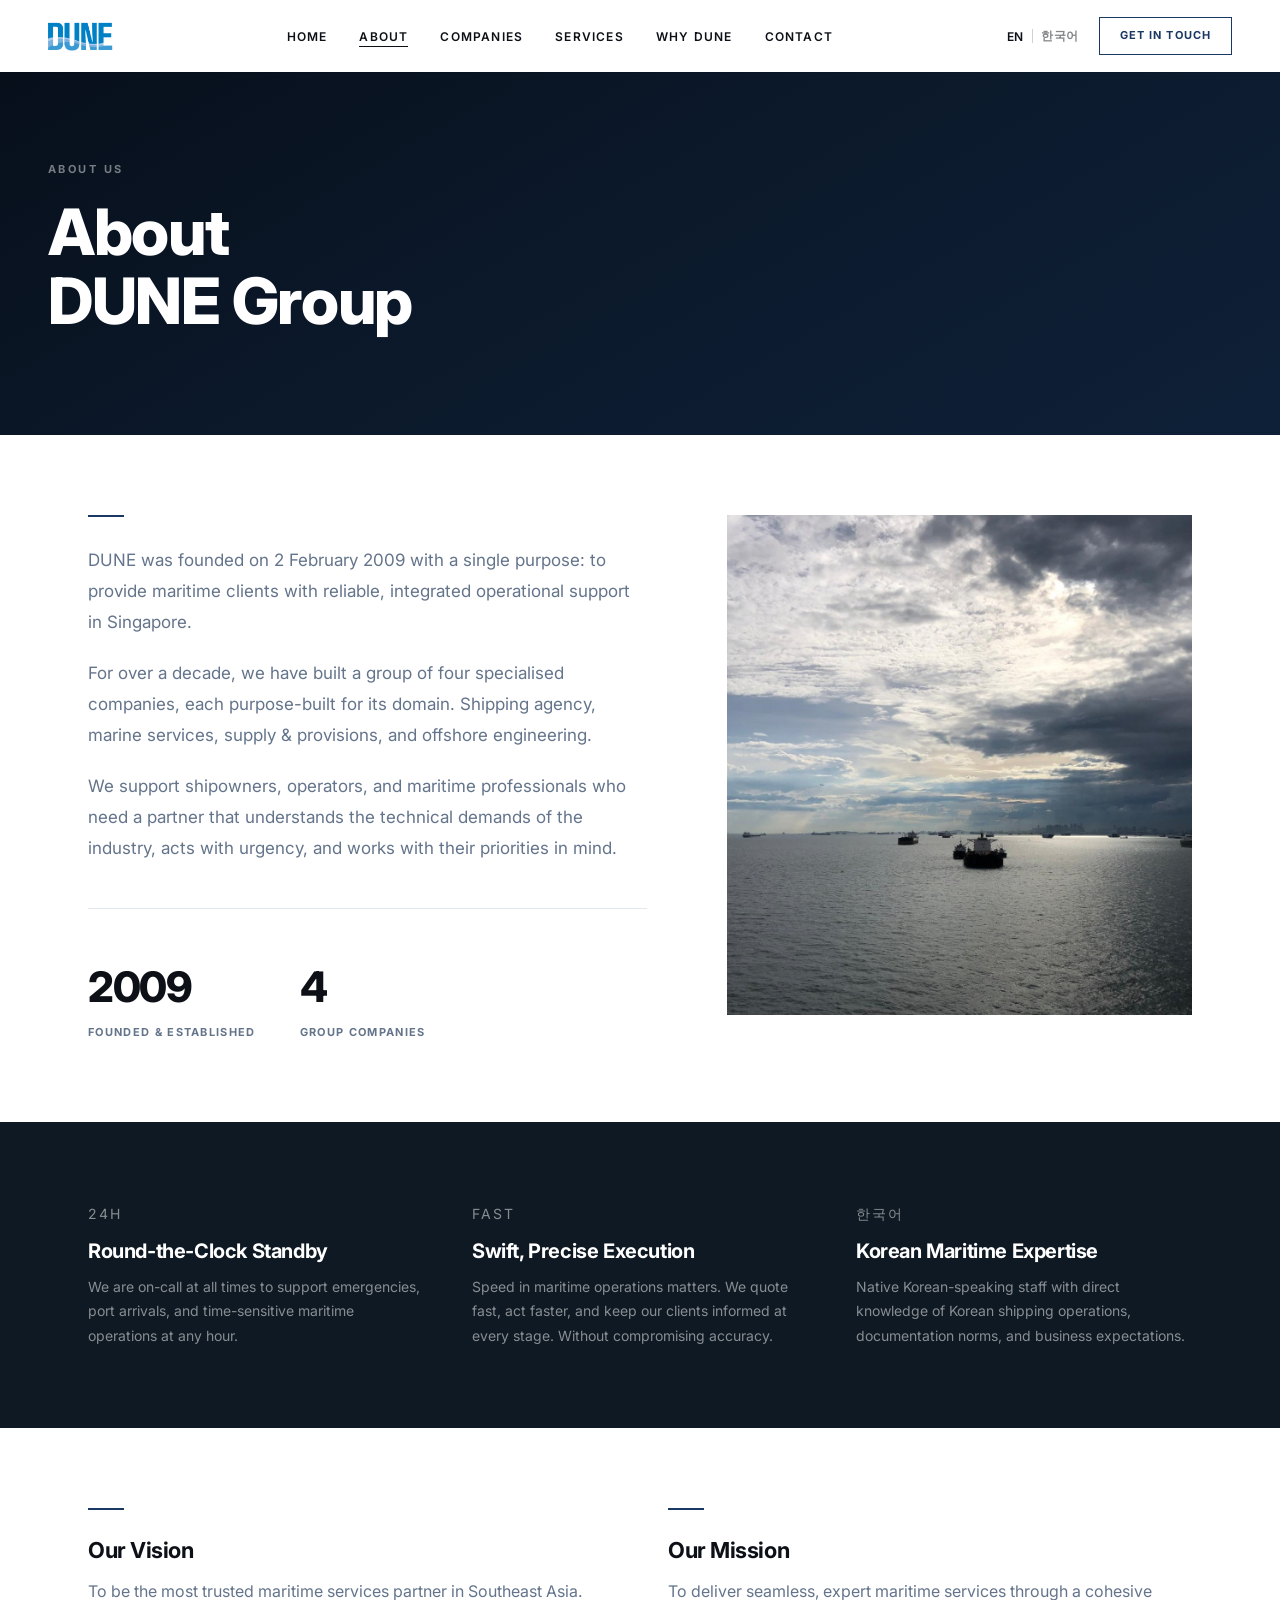
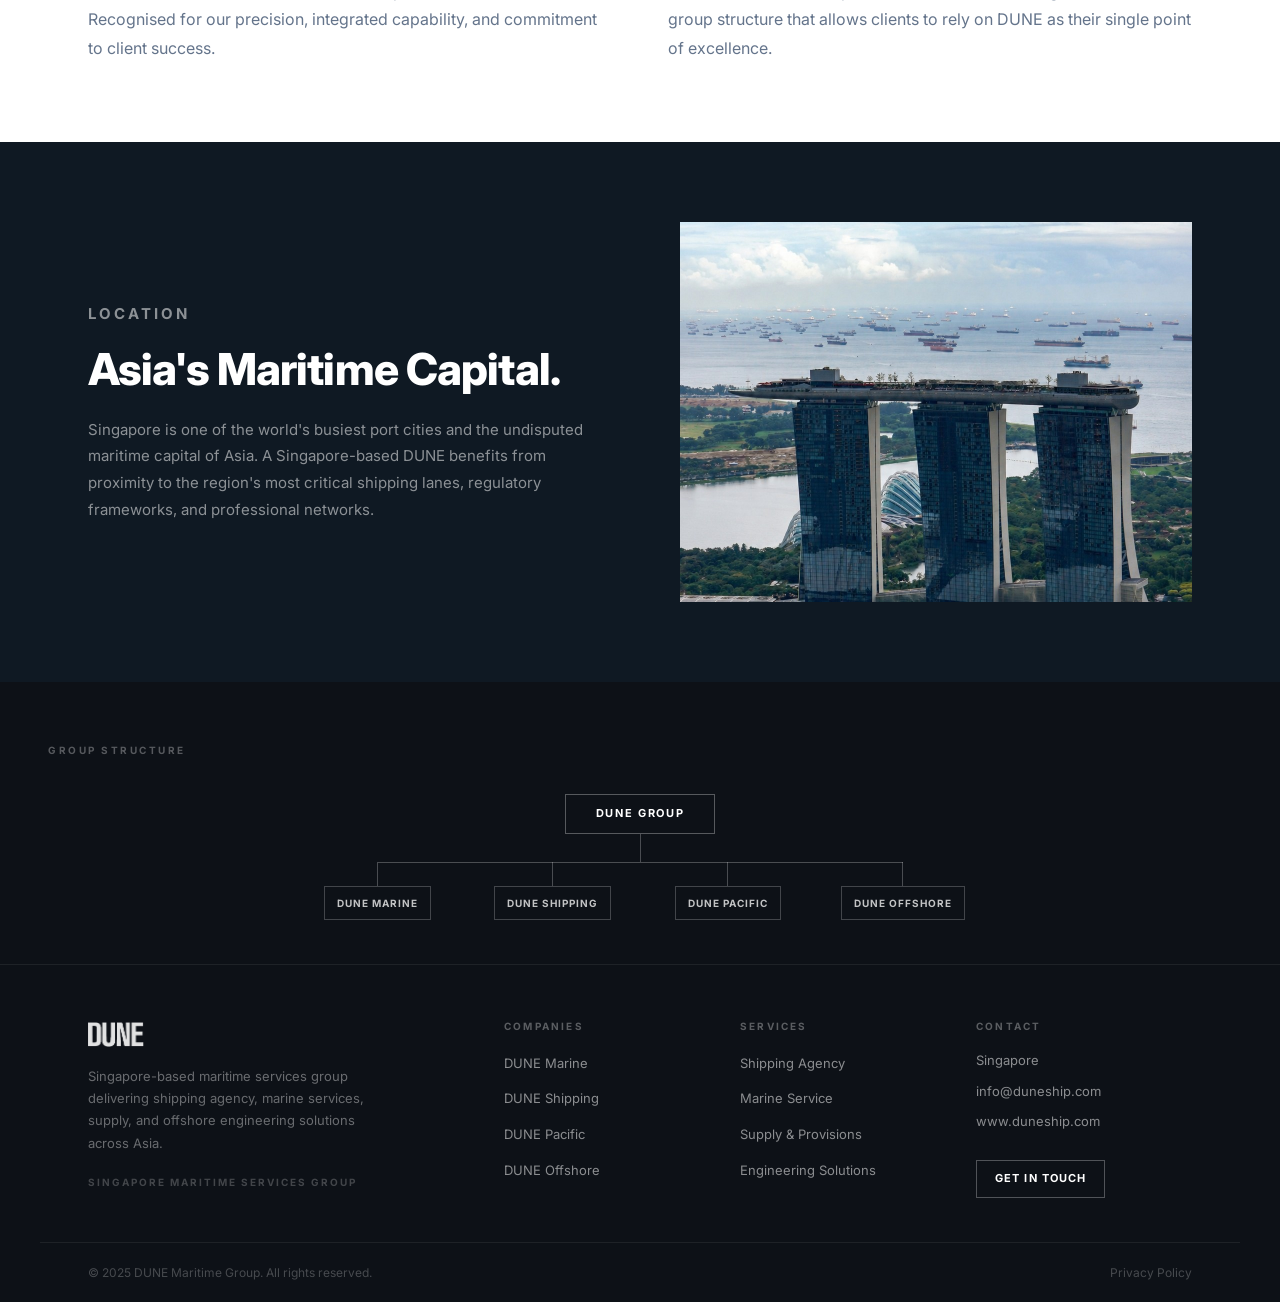
==== commit 3b93aa4b: "Update about and index pages" ====
--- a/about.html
+++ b/about.html
@@ -62,7 +62,7 @@
   <div class="about-text fade-up">
     <div class="divider"></div>
     <p data-en="DUNE was founded on 2 February 2009 with a single purpose: to provide maritime clients with reliable, integrated operational support in Singapore." data-ko="DUNE은 2009년 2월 2일, 싱가포르의 해운 고객에게 신뢰할 수 있는 통합 운영 지원을 제공하기 위해 설립되었습니다.">DUNE was founded in Singapore on 2 February 2009 with a single purpose: to provide maritime clients with reliable, integrated operational support across Southeast Asia.</p>
-    <p data-en="For over a decade, we have built a group of four specialised companies, each purpose-built for its domain — shipping agency, marine services, supply &amp; provisions, and offshore engineering." data-ko="지난 10여 년 동안 저희는 선박 대리점, 해양 서비스, 선용품 공급, 해양 엔지니어링 등 각 분야에 특화된 네 개의 전문 계열사를 구축해 왔습니다.">For over a decade, we have built a group of four specialised companies, each purpose-built for its domain — shipping agency, marine services, supply &amp; provisions, and offshore engineering.</p>
+    <p data-en="For over a decade, we have built a group of four specialised companies, each purpose-built for its domain. Shipping agency, marine services, supply &amp; provisions, and offshore engineering." data-ko="지난 10여 년 동안 저희는 선박 대리점, 해양 서비스, 선용품 공급, 해양 엔지니어링 등 각 분야에 특화된 네 개의 전문 계열사를 구축해 왔습니다.">For over a decade, we have built a group of four specialised companies, each purpose-built for its domain — shipping agency, marine services, supply &amp; provisions, and offshore engineering.</p>
     <p data-en="We support shipowners, operators, and maritime professionals who need a partner that understands the technical demands of the industry, acts with urgency, and works with their priorities in mind." data-ko="저희는 선주, 선박 운항사 및 해운·해양 전문가들이 요구하는 기술적 기준과 운영상의 니즈를 깊이 이해하고, 신속하고 책임감 있게 대응하는 해운·해양 서비스 파트너입니다.
 특히 싱가포르 현지의 항만 환경과 비즈니스 문화에 대한 이해를 바탕으로, 한국 고객을 포함한 국제 해운 고객에게 보다 원활하고 신뢰도 높은 서비스를 제공합니다.">We support shipowners, operators, and maritime professionals who need a partner that understands the technical demands of the industry, acts with urgency, and works with their priorities in mind.</p>
     <div class="about-stats">
@@ -91,7 +91,7 @@
     <div class="about-feat fade-up">
       <p class="about-feat-num" data-en="FAST" data-ko="신속">FAST</p>
       <h4 data-en="Swift, Precise Execution" data-ko="신속하고 정밀한 실행">Swift, Precise Execution</h4>
-      <p data-en="Speed in maritime operations matters. We quote fast, act faster, and keep our clients informed at every stage — without compromising accuracy." data-ko="해운 업무에서 속도는 중요합니다. 저희는 빠르게 견적을 제시하고, 더 빠르게 행동하며, 정확성을 잃지 않고 모든 단계에서 고객에게 정보를 제공합니다.">Speed in maritime operations matters. We quote fast, act faster, and keep our clients informed at every stage — without compromising accuracy.</p>
+      <p data-en="Speed in maritime operations matters. We quote fast, act faster, and keep our clients informed at every stage. Without compromising accuracy." data-ko="해운 업무에서 속도는 중요합니다. 저희는 빠르게 견적을 제시하고, 더 빠르게 행동하며, 정확성을 잃지 않고 모든 단계에서 고객에게 정보를 제공합니다.">Speed in maritime operations matters. We quote fast, act faster, and keep our clients informed at every stage — without compromising accuracy.</p>
     </div>
     <div class="about-feat fade-up">
       <p class="about-feat-num">한국어</p>
@@ -106,7 +106,7 @@
   <div class="vm-item fade-up">
     <div class="divider"></div>
     <h3 data-en="Our Vision" data-ko="우리의 비전">Our Vision</h3>
-    <p data-en="To be the most trusted maritime services partner in Southeast Asia — recognised for our precision, integrated capability, and commitment to client success." data-ko="동남아시아에서 가장 신뢰받는 해운 서비스 파트너가 되는 것 — 정밀함, 통합 역량, 그리고 고객 성공에 대한 헌신으로 인정받겠습니다.">To be the most trusted maritime services partner in Southeast Asia — recognised for our precision, integrated capability, and commitment to client success.</p>
+    <p data-en="To be the most trusted maritime services partner in Southeast Asia. Recognised for our precision, integrated capability, and commitment to client success." data-ko="동남아시아에서 가장 신뢰받는 해운 서비스 파트너가 되는 것. 정밀함, 통합 역량, 그리고 고객 성공에 대한 헌신으로 인정받겠습니다.">To be the most trusted maritime services partner in Southeast Asia — recognised for our precision, integrated capability, and commitment to client success.</p>
   </div>
   <div class="vm-item fade-up">
     <div class="divider"></div>
